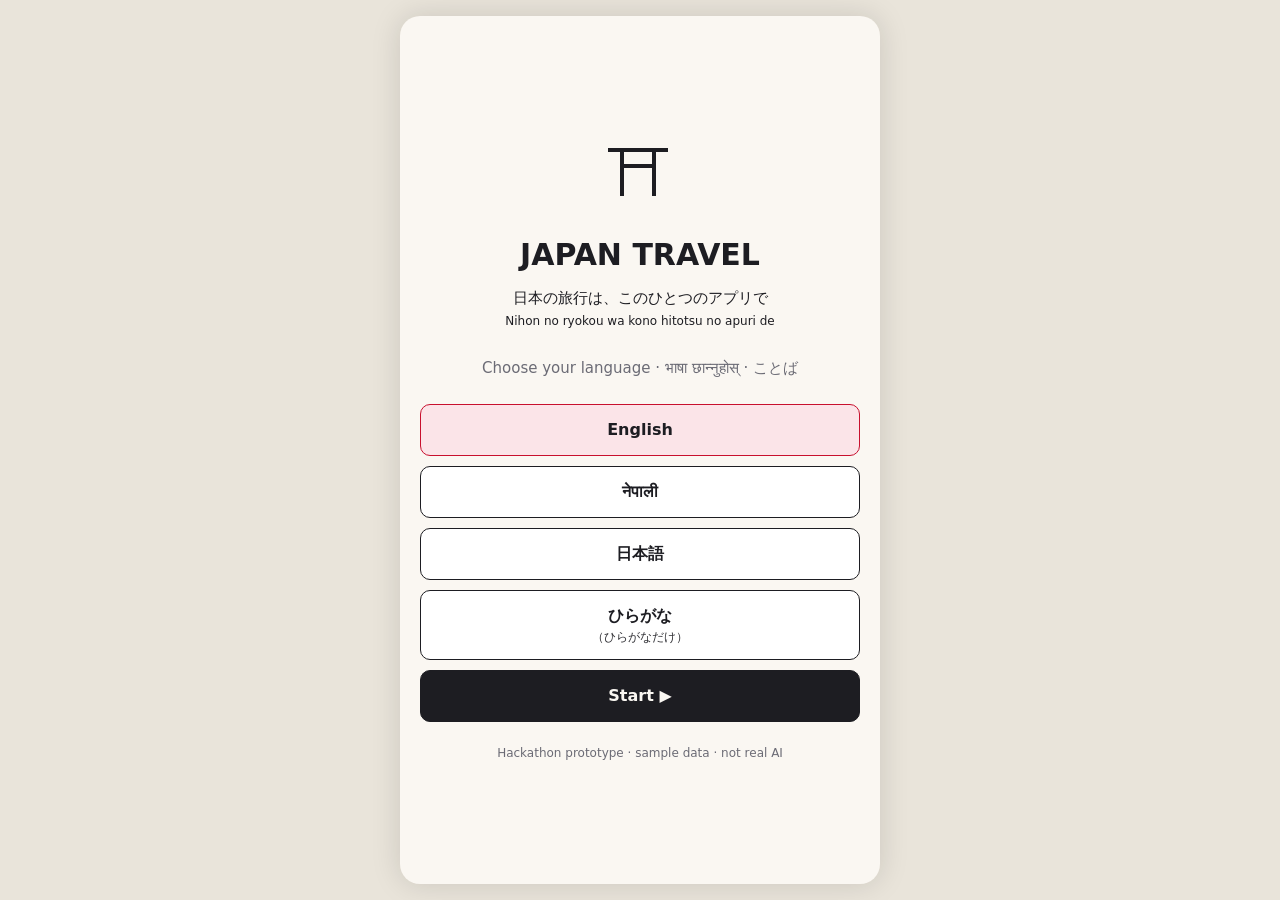
==== app/index.html @ aed518a5 "Add Hindu (no beef) diet: profile, menu filter, map search, beef phrase Co-Authored-By: Claude Sonne" ====
<!doctype html>
<html lang="en">
<head>
<meta charset="utf-8">
<meta name="viewport" content="width=device-width,initial-scale=1,viewport-fit=cover">
<meta name="theme-color" content="#c8102e">
<meta name="description" content="Japan Travel: phrases, emergency help and a map for travellers in Japan (hackathon prototype)">
<link rel="manifest" href="manifest.webmanifest">
<link rel="icon" href="icon.svg" type="image/svg+xml">
<title>Japan Travel</title>
<link rel="stylesheet" href="css/style.css?v=10">
</head>
<body>
<div id="app"></div>
<div id="overlay"></div>
<script src="config.js"></script>
<script src="js/data.js?v=10"></script>
<script src="js/data2.js?v=10"></script>
<script src="js/data3.js?v=10"></script>
<script src="js/app.js?v=10"></script>
</body>
</html>
---- app/css/style.css ----
:root{--fill:#f1ece2;--red:#c8102e;--ink:#1d1d22;--mute:#6b6b75;--bg:#faf7f2;--card:#fff;--line:#e3ded4;--ok:#2e7d32;--warn:#b26a00}
*{box-sizing:border-box}
html,body{height:100%;margin:0}
body{background:#e9e4da;color:var(--ink);font:15px/1.5 system-ui,-apple-system,"Yu Gothic","Noto Sans JP","Noto Sans Devanagari",sans-serif}
#app{max-width:480px;height:100%;margin:0 auto;background:var(--bg);display:flex;flex-direction:column;position:relative;box-shadow:0 0 30px #0002}
a{color:inherit;text-decoration:none}
h1,h3{margin:0}
h3{margin-top:6px;display:flex;justify-content:space-between;align-items:baseline;font-size:15px}
.more{font-size:13px;color:var(--red);font-weight:400}
.top{display:flex;align-items:center;gap:8px;padding:10px 12px;background:var(--card);border-bottom:1px solid var(--line)}
.logo{font-weight:800;color:var(--red);flex:1;font-size:17px}
.langsel{border:1px solid var(--line);border-radius:8px;padding:5px;background:var(--card);font:inherit;font-size:13px}
.sosbtn{background:var(--red);color:#fff;border-radius:8px;padding:6px 10px;font-weight:700;font-size:13px}
.sub{display:flex;gap:10px;align-items:center;padding:8px 12px;background:var(--card);border-bottom:1px solid var(--line)}
.back{color:var(--red);font-size:13px}
.view{flex:1;overflow:auto;padding:12px;display:flex;flex-direction:column;gap:10px;-webkit-overflow-scrolling:touch}
.v-map{padding:0;gap:0}
.tabs{display:flex;background:var(--card);border-top:1px solid var(--line);padding-bottom:env(safe-area-inset-bottom)}
.tabs a{flex:1;text-align:center;font-size:11px;padding:6px 0;color:var(--mute)}
.tabs a b{display:block;font-size:19px;line-height:1.2}
.tabs a.on{color:var(--red);font-weight:700}
.btn{display:block;border:1.5px solid var(--ink);background:var(--card);border-radius:10px;padding:9px 10px;text-align:center;font:inherit;font-weight:600;cursor:pointer;color:var(--ink)}
.btn.pri{background:var(--ink);color:var(--bg)}
.btn.sos{background:var(--red);border-color:var(--red);color:#fff}
.btn.big{padding:13px;font-size:16px}
.btn.sel{background:#fbe4e8;border-color:var(--red)}
.btn small{display:block;font-weight:400;opacity:.9}
.num{font-size:26px;display:block}
.box{background:var(--card);border:1px solid var(--line);border-radius:12px;padding:10px;display:flex;flex-direction:column;gap:6px}
.box.fill{background:var(--fill)}
.row{display:flex;justify-content:space-between;align-items:center;gap:8px;flex-direction:row}
.two{display:grid;grid-template-columns:1fr 1fr;gap:8px}
.muted{color:var(--mute)}.small,small{font-size:12px}.center{text-align:center}
.badge{display:inline-block;align-self:flex-start;background:#fff3b8;color:#6b5a00;border:1px solid #d9c24a;border-radius:10px;padding:1px 8px;font-size:11px;font-weight:700}
.chips{display:flex;gap:6px;flex-wrap:wrap}
.chip{border:1.5px solid var(--ink);border-radius:16px;padding:4px 11px;font:inherit;font-size:13px;background:var(--card);cursor:pointer;color:var(--ink)}
.chip.on{background:var(--ink);color:var(--bg)}
.search{border:1.5px solid var(--line);border-radius:10px;padding:10px;font:inherit;width:100%;background:var(--card)}
/* lang page */
.langpage{display:flex;flex-direction:column;gap:10px;padding:24px 8px;text-align:center;margin:auto;width:100%}
.hero{font-size:64px}.tag{margin:0}
/* home */
.hello{display:flex;gap:10px;align-items:center;background:var(--card);border:1.5px dashed var(--mute);border-radius:12px;padding:10px;cursor:pointer}
.avatar{width:44px;height:44px;border-radius:50%;background:var(--fill);display:flex;align-items:center;justify-content:center;font-size:24px;flex:none}
.cards{display:grid;grid-template-columns:1fr 1fr;gap:10px}
.cards.three{grid-template-columns:repeat(3,1fr)}
.card{background:var(--card);border:1px solid var(--line);border-radius:12px;padding:12px 10px;display:flex;flex-direction:column;gap:2px;align-items:flex-start}
.card .ic{font-size:26px}.card small{color:var(--mute)}
/* phrases */
.phrase .src{color:var(--mute);font-size:13px}
.phrase .ja{font-size:22px;font-weight:700;line-height:1.3}
.phrase .hira{font-size:14px}.phrase .ro{font-size:12px;color:var(--mute)}
.phrase.em{border-color:var(--red)}
/* map */
.mapchips{padding:8px 10px;background:var(--card);border-bottom:1px solid var(--line);flex:none;flex-wrap:nowrap;overflow-x:auto}
.mapchips .chip{white-space:nowrap}
.mapbox{flex:1 1 45%;min-height:200px;background:#e5e3dc}
.mapfall{height:100%;display:flex;flex-direction:column;align-items:center;justify-content:center;gap:8px;padding:16px;text-align:center;color:var(--mute);background:repeating-linear-gradient(45deg,#ece8de,#ece8de 10px,var(--fill) 10px,var(--fill) 20px)}
.mapfall .pinbig{font-size:40px}.mapfall .btn{display:inline-block}
.sheetlist{flex:1 1 55%;overflow:auto;background:var(--card);border-top:2px solid var(--ink);border-radius:16px 16px 0 0;padding:8px 12px 12px;display:flex;flex-direction:column;gap:8px;margin-top:-10px;position:relative}
.grab{width:40px;height:4px;background:var(--line);border-radius:2px;margin:0 auto}
.poi .btn{flex:none;padding:6px 12px}
/* sos */
.sos-head{background:var(--red);color:#fff;font-weight:800;padding:10px;border-radius:10px;text-align:center;font-size:17px}
a.row.box{color:var(--ink)}
/* overlay */
#overlay{display:none}
#overlay.on{display:flex;position:fixed;inset:0;background:#000d;z-index:50;align-items:center;justify-content:center;padding:12px}
.ov-in{background:#111;color:#fff;border-radius:16px;padding:22px 18px;width:100%;max-width:460px;text-align:center;display:flex;flex-direction:column;gap:12px}
.ov-hint{color:#aaa;font-size:12px}
.ov-hi{font-size:34px;font-weight:800;line-height:1.35}
.ov-ja{font-size:20px;color:#ddd}.ov-src{color:#aaa}
.ov-loc{background:#222;border-radius:10px;padding:8px;font-size:13px;word-break:break-all}
.ov-loc a{color:#8ab4ff}
.ov-btns{display:grid;grid-template-columns:1fr 1fr;gap:8px}
.ov-in .btn{border-color:#fff}
/* chat */
.chathead{display:flex;gap:10px;align-items:center}
.msgs{flex:1;overflow:auto;display:flex;flex-direction:column;gap:8px;min-height:120px}
.bubble{border:1.5px solid var(--ink);border-radius:14px;padding:8px 11px;max-width:88%;background:var(--card);white-space:pre-line}
.bubble.me{align-self:flex-end;background:var(--fill)}
.acts{display:flex;flex-wrap:wrap;gap:6px;margin-top:6px}
.acts .chip{font-size:12px;border-color:var(--red);color:var(--red)}
.chatform{display:flex;gap:6px}
.chatform input{flex:1;border:1.5px solid var(--ink);border-radius:10px;padding:9px;font:inherit;min-width:0}
.dots i{display:inline-block;width:6px;height:6px;border-radius:50%;background:var(--mute);margin:0 2px;animation:b 1s infinite}
.dots i:nth-child(2){animation-delay:.2s}.dots i:nth-child(3){animation-delay:.4s}
@keyframes b{50%{transform:translateY(-4px)}}
/* menu */
.menuimg{border:1px solid var(--line);border-radius:12px;overflow:hidden;background:var(--card)}
.photo{width:100%;max-height:220px;object-fit:cover;display:block}
.paper{padding:14px;background:#f6edd3;font-family:"Yu Mincho",serif;display:flex;flex-direction:column;gap:3px;max-height:170px;overflow:hidden}
.paper div{display:flex;justify-content:space-between;border-bottom:1px dotted #a89968}
.paper i{font-style:normal}
.filebtn{cursor:pointer}
.scan{display:flex;gap:10px;align-items:center;justify-content:center;padding:20px;color:var(--mute)}
.spin{width:20px;height:20px;border:3px solid var(--line);border-top-color:var(--red);border-radius:50%;animation:s 1s linear infinite}
@keyframes s{to{transform:rotate(360deg)}}
.dish .big{font-size:20px;font-weight:700}
.al{display:inline-block;background:#eee;border-radius:8px;padding:0 7px;font-size:12px;margin:0 3px 3px 0}
.al.warn{background:#fde2c8;color:var(--warn)}.al.ok{background:#dff0e0;color:var(--ok)}
/* wait */
.wait{cursor:pointer}.wait.sel{border-color:var(--ink);box-shadow:0 0 0 1px var(--ink)}
.meter{height:8px;background:#e8e3d8;border-radius:4px;overflow:hidden}
.meter i{display:block;height:100%}
.l0{background:#43a047;color:#fff}.l1{background:#9ccc65;color:#222}.l2{background:#fb8c00;color:#fff}.l3{background:#d32f2f;color:#fff}
.lv{border-radius:8px;padding:0 8px;font-size:12px;font-weight:700}
.bars{display:flex;gap:2px;align-items:flex-end;height:90px;margin:6px 0}
.bars .b{flex:1;height:100%;display:flex;flex-direction:column;justify-content:flex-end;align-items:center;gap:2px}
.bars .b i{width:100%;border-radius:3px 3px 0 0;display:block}
.bars .b small{font-size:9px;color:var(--mute)}
.bars .b.cur small{color:var(--red);font-weight:800}
.bars .b.best i{outline:2px solid var(--ink)}
/* plan / fare */
.form{display:flex;flex-direction:column;gap:8px}
.form label{display:flex;justify-content:space-between;align-items:center;gap:10px}
select{border:1.5px solid var(--line);border-radius:8px;padding:6px;font:inherit;background:var(--card);max-width:60%}
.day{gap:8px}
.stop{display:flex;gap:10px}.stop time{font-weight:700;width:44px;flex:none}
.stop small{display:block;color:var(--mute)}
.leg{margin-left:54px;font-size:12px;color:var(--mute);border-left:2px dashed var(--line);padding-left:8px}
.lunch{color:var(--mute)}
@media (min-width:520px){body{padding:16px 0}#app{height:calc(100% - 0px);border-radius:20px;overflow:hidden}}

/* v4: help, near-you, listen, tips, sakura + dark */
.top{background:linear-gradient(90deg,var(--card) 55%,#fde6ec)}
.view>*{animation:up .35s ease both}
@keyframes up{from{opacity:0;transform:translateY(6px)}to{opacity:1;transform:none}}
.helpbig{display:flex;gap:12px;align-items:center;background:var(--red);color:#fff;border-radius:14px;padding:14px;box-shadow:0 4px 14px #c8102e44}
.helpbig .hb{font-size:30px}.helpbig small{display:block;opacity:.9}.helpbig b{font-size:18px}
.near{gap:6px}
.nrow{display:flex;justify-content:space-between;align-items:center;gap:8px;padding:6px 0;border-top:1px solid var(--line)}
.nrow.box{border:1px solid var(--line);padding:10px}
.nrow:first-child{border-top:0}
.nbtns{display:flex;gap:6px;flex:none}.nbtns .btn{padding:6px 10px}
.nearlist{display:flex;flex-direction:column;gap:8px}
.notice{display:flex;gap:8px;align-items:center;background:#fff3b8;color:#5b4b00;border-radius:10px;padding:6px 8px}
.notice small{flex:1}.notice .btn{padding:5px 8px;font-size:12px;flex:none;background:#fff;color:#222}
.ok{color:var(--ok)}
.q{margin:4px 0;font-size:20px}
.helpopt{text-align:left}.helpopt span{margin-right:8px}
.micbig{padding:22px 12px;font-size:17px}
.tip{align-items:flex-start;gap:12px}.tip .ic{font-size:26px}
.cards{grid-template-columns:repeat(2,1fr)}
/* dark theme: toggled by the header button (auto follows the phone setting) */
:root.dark{--bg:#16161a;--card:#202026;--ink:#f1eee8;--mute:#a4a4ad;--line:#35353d;--fill:#2b2b33;color-scheme:dark}
.dark body{background:#0c0c0e}
.dark .top{background:linear-gradient(90deg,var(--card) 55%,#3a2430)}
.dark .btn.sos,.dark .sosbtn,.dark .helpbig,.dark .btn.go{color:#fff}
.dark .btn.sel{background:#4a2630}
.dark .paper{background:#4b4430;color:#f1eee8}
.dark .mapfall{background:repeating-linear-gradient(45deg,#26262c,#26262c 10px,#2b2b33 10px,#2b2b33 20px)}
.dark .langsel,.dark select,.dark .search,.dark .chatform input{color:var(--ink)}
.dark .al{background:#35353d}
.dark .box.danger{background:#3a2024}
/* v8 */
.themebtn{border:1px solid var(--line);background:var(--card);border-radius:8px;padding:4px 8px;font-size:16px;cursor:pointer}
.btn.ico{padding:0;width:40px;height:40px;display:inline-flex;align-items:center;justify-content:center}
.btn.go{background:var(--red);border-color:var(--red);color:#fff;display:inline-flex;align-items:center;gap:6px;padding:0 14px;height:40px}
.btn.del{color:var(--red);border-color:var(--red)}
.nbtns{align-items:center}
.gsearch{position:relative}
.gres{display:flex;flex-direction:column;background:var(--card);border-radius:10px;margin-top:4px}
.gres:empty{display:none}
.gr{display:flex;gap:8px;align-items:center;text-align:left;padding:9px 10px;border:0;border-bottom:1px solid var(--line);background:none;font:inherit;color:var(--ink);cursor:pointer}
.gr small{margin-left:auto;color:var(--mute)}
.tiles{display:grid;grid-template-columns:repeat(4,1fr);gap:8px}
.tile{display:flex;flex-direction:column;align-items:center;gap:4px;padding:10px 4px;background:var(--card);border:1px solid var(--line);border-radius:12px;font:inherit;color:var(--ink);cursor:pointer;text-align:center}
.tile .ic{font-size:24px;line-height:1}.tile b{font-size:11px;font-weight:600;line-height:1.2}
.mapnav{flex:none;background:var(--card);border-bottom:1px solid var(--line)}
.gtabs{display:flex}
.gtab{flex:1;border:0;background:none;padding:8px 2px;font:inherit;font-size:13px;color:var(--mute);border-bottom:3px solid transparent;cursor:pointer}
.gtab.on{color:var(--red);font-weight:700;border-bottom-color:var(--red)}
.mapnav .mapchips{border-bottom:0}
.box.danger{border-color:var(--red);background:#fdeaec}
.alert{color:var(--red);font-weight:700;font-size:13px}
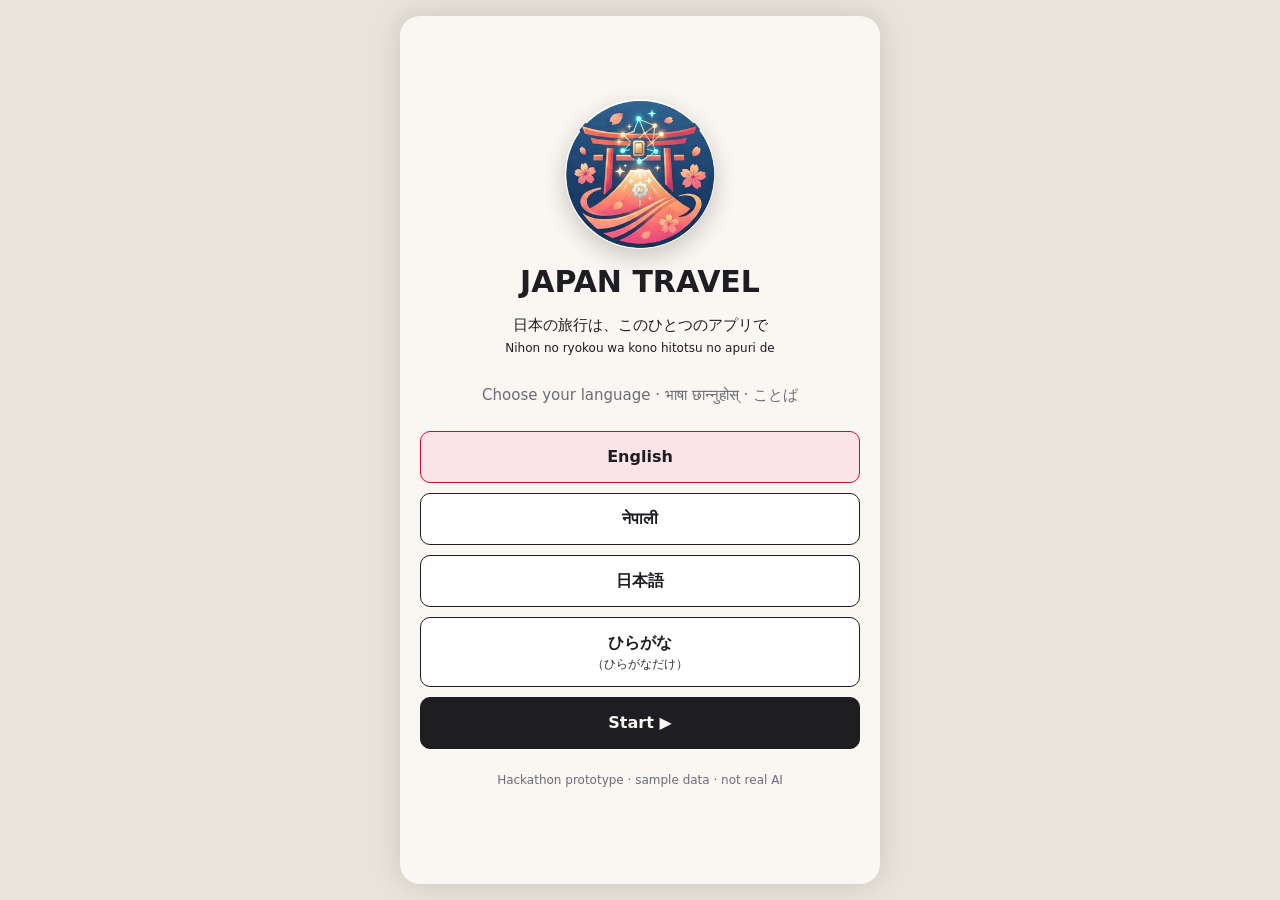
==== commit 9f43bb10: "Use new logo for header, language page, favicon and PWA icons Co-Authored-By: Claude Sonnet 5.5 <nor" ====
--- a/app/index.html
+++ b/app/index.html
@@ -6,17 +6,18 @@
 <meta name="theme-color" content="#c8102e">
 <meta name="description" content="Japan Travel: phrases, emergency help and a map for travellers in Japan (hackathon prototype)">
 <link rel="manifest" href="manifest.webmanifest">
-<link rel="icon" href="icon.svg" type="image/svg+xml">
+<link rel="icon" href="favicon.png" type="image/png">
+<link rel="apple-touch-icon" href="icon-192.png">
 <title>Japan Travel</title>
-<link rel="stylesheet" href="css/style.css?v=10">
+<link rel="stylesheet" href="css/style.css?v=13">
 </head>
 <body>
 <div id="app"></div>
 <div id="overlay"></div>
 <script src="config.js"></script>
-<script src="js/data.js?v=10"></script>
-<script src="js/data2.js?v=10"></script>
-<script src="js/data3.js?v=10"></script>
-<script src="js/app.js?v=10"></script>
+<script src="js/data.js?v=13"></script>
+<script src="js/data2.js?v=13"></script>
+<script src="js/data3.js?v=13"></script>
+<script src="js/app.js?v=13"></script>
 </body>
 </html>
--- a/app/css/style.css
+++ b/app/css/style.css
@@ -174,3 +174,21 @@
 .mapnav .mapchips{border-bottom:0}
 .box.danger{border-color:var(--red);background:#fdeaec}
 .alert{color:var(--red);font-weight:700;font-size:13px}
+/* photos (Wikimedia Commons) */
+.phslot{margin:0;position:relative;border-radius:10px;overflow:hidden;background:var(--fill)}
+.phslot:empty{display:none}
+.phslot img{display:block;width:100%;height:100%;object-fit:cover}
+.phslot.wide{aspect-ratio:16/9;margin:6px 0}
+.phslot.card{aspect-ratio:4/3}
+.phslot.thumb{width:84px;flex:none;aspect-ratio:1}
+.phslot figcaption{position:absolute;left:0;right:0;bottom:0;padding:2px 6px;background:#000a;font-size:9px;white-space:nowrap;overflow:hidden;text-overflow:ellipsis}
+.phslot figcaption a{color:#fff}
+.hscroll{display:flex;gap:10px;overflow-x:auto;padding-bottom:4px;scroll-snap-type:x proximity}
+.scard{flex:none;width:150px;display:flex;flex-direction:column;gap:2px;cursor:pointer;scroll-snap-align:start}
+.scard .phslot{width:150px}
+.scard:not(:has(.phslot img)) .phslot{display:block;aspect-ratio:4/3}
+.scard small{color:var(--mute)}
+.sightrow{align-items:center;gap:10px}.grow{flex:1;min-width:0}
+.stop .grow{display:block}
+.nslot:empty{display:none}.nslot .nrow{border-top:1px solid var(--line)}
+.logo{display:flex;align-items:center;gap:8px}.logoimg{border-radius:50%;display:block}.heroimg{align-self:center;border-radius:50%;box-shadow:0 8px 24px #0003}
